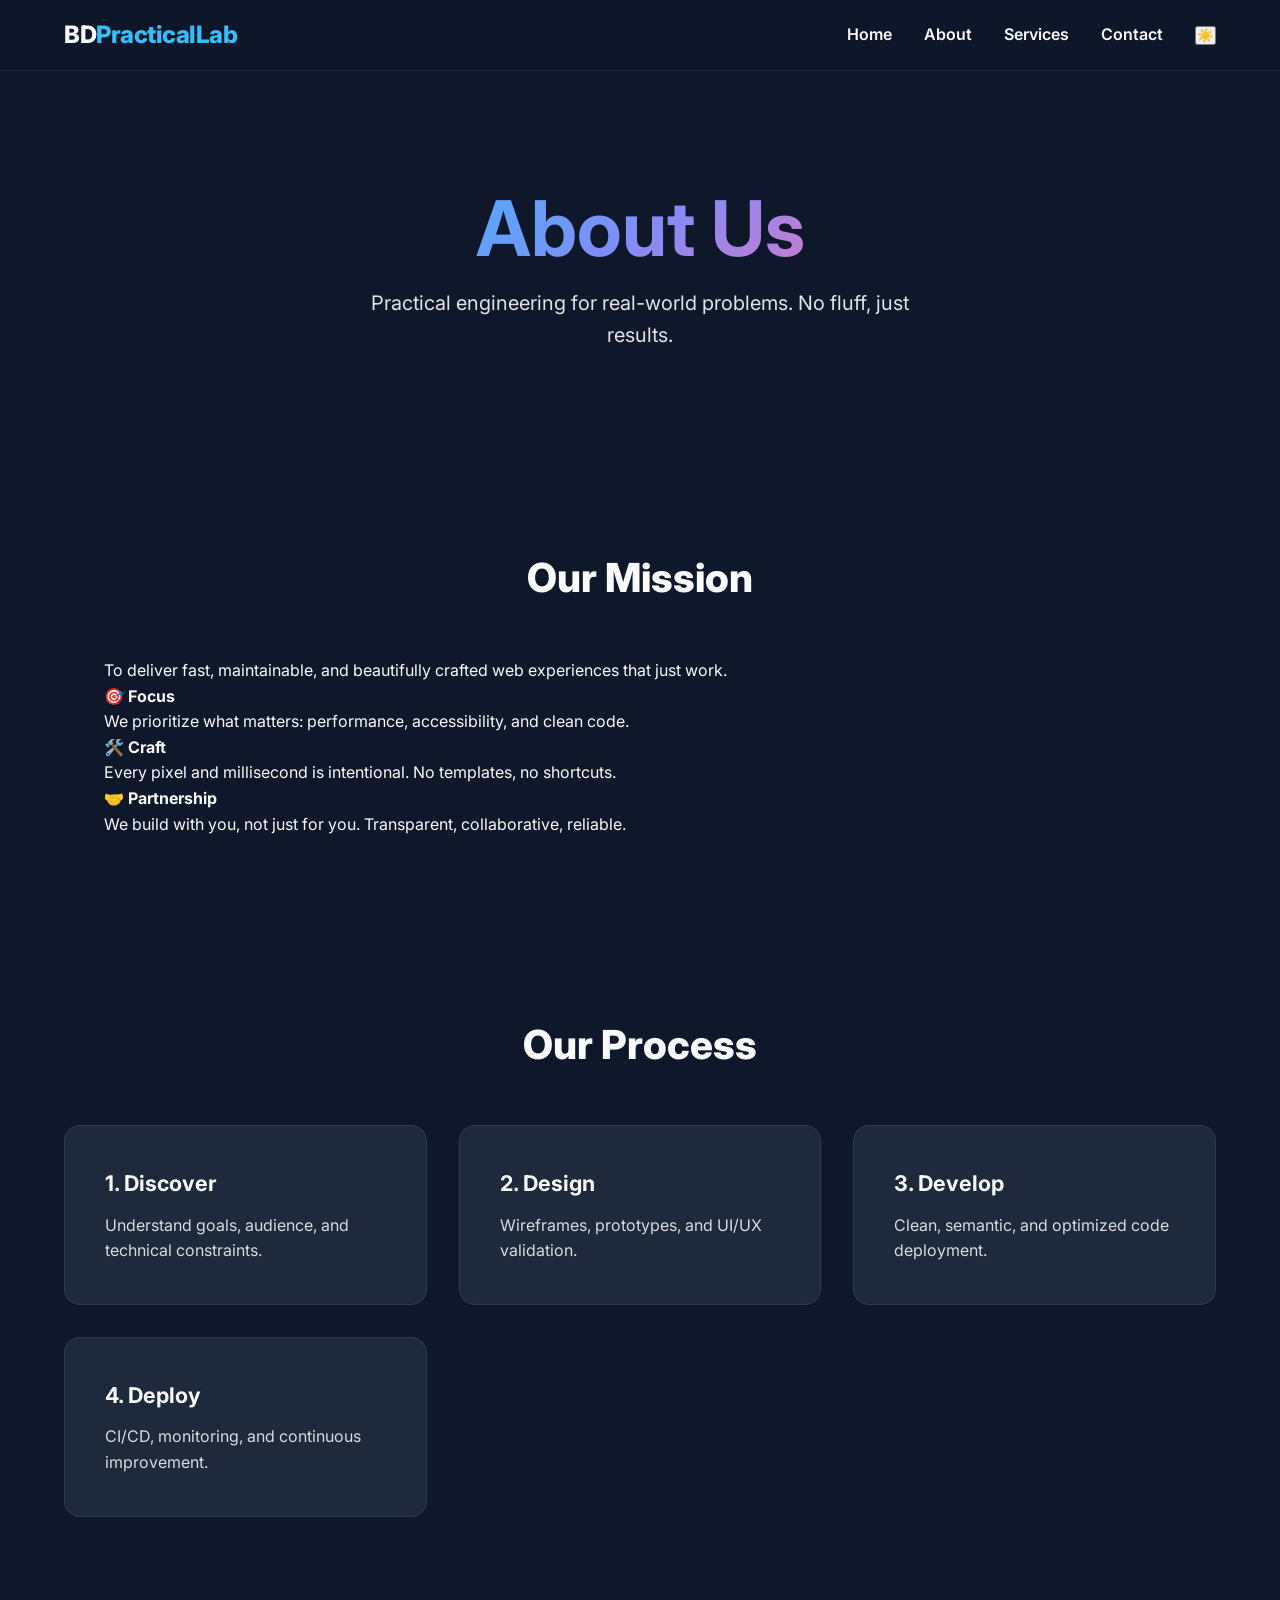
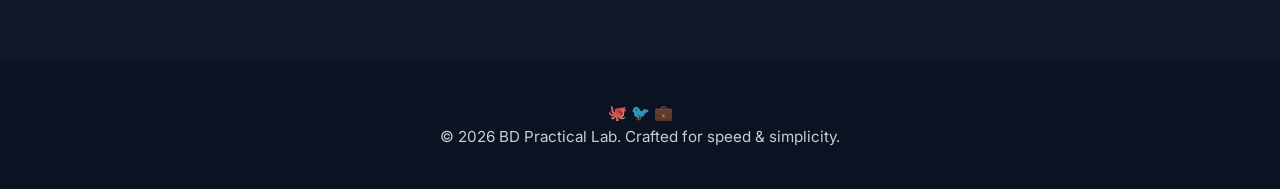
==== about.html @ 52fe8a05 "2026-04-09 09:53:51" ====
<!DOCTYPE html>
<html lang="en">
<head>
  <meta charset="UTF-8">
  <meta name="viewport" content="width=device-width, initial-scale=1.0">
  <title>About | BD Practical Lab</title>
  <link rel="preconnect" href="https://fonts.googleapis.com">
  <link rel="preconnect" href="https://fonts.gstatic.com" crossorigin>
  <link href="https://fonts.googleapis.com/css2?family=Inter:wght@400;500;600;700;800&display=swap" rel="stylesheet">
  <link rel="stylesheet" href="style.css">
  <script>if(localStorage.getItem('theme') === 'light') document.documentElement.classList.add('light-mode');</script>
</head>
<body>
  <header class="header">
    <nav class="nav">
      <a href="index.html" class="logo">BD<span>PracticalLab</span></a>
      <button class="menu-toggle" aria-label="Toggle menu">☰</button>
      <ul class="nav-links">
        <li><a href="index.html">Home</a></li>
        <li><a href="about.html" class="active">About</a></li>
        <li><a href="services.html">Services</a></li>
        <li><a href="contact.html">Contact</a></li>
        <li><button id="theme-toggle" class="theme-toggle" aria-label="Toggle theme">☀️</button></li>
      </ul>
    </nav>
  </header>

  <main>
    <section class="hero" style="min-height: 50vh; padding-top: 8rem;">
      <div class="hero-content scroll-reveal">
        <h1>About Us</h1>
        <p>Practical engineering for real-world problems. No fluff, just results.</p>
      </div>
    </section>

    <section>
      <div class="section-header scroll-reveal">
        <h2 class="section-title">Our Mission</h2>
        <p class="section-subtitle">To deliver fast, maintainable, and beautifully crafted web experiences that just work.</p>
      </div>
      <div class="values scroll-reveal">
        <div class="value-item">
          <h4>🎯 Focus</h4>
          <p>We prioritize what matters: performance, accessibility, and clean code.</p>
        </div>
        <div class="value-item">
          <h4>🛠️ Craft</h4>
          <p>Every pixel and millisecond is intentional. No templates, no shortcuts.</p>
        </div>
        <div class="value-item">
          <h4>🤝 Partnership</h4>
          <p>We build with you, not just for you. Transparent, collaborative, reliable.</p>
        </div>
      </div>
    </section>

    <section style="background: var(--bg-alt); max-width: 100%; padding: 5rem 5%;">
      <div style="max-width: 1200px; margin: 0 auto;">
        <h2 class="section-title scroll-reveal" style="text-align: center;">Our Process</h2>
        <div class="grid">
          <div class="card scroll-reveal"><h3>1. Discover</h3><p>Understand goals, audience, and technical constraints.</p></div>
          <div class="card scroll-reveal"><h3>2. Design</h3><p>Wireframes, prototypes, and UI/UX validation.</p></div>
          <div class="card scroll-reveal"><h3>3. Develop</h3><p>Clean, semantic, and optimized code deployment.</p></div>
          <div class="card scroll-reveal"><h3>4. Deploy</h3><p>CI/CD, monitoring, and continuous improvement.</p></div>
        </div>
      </div>
    </section>
  </main>

  <footer class="footer">
    <div class="social-links">
      <a href="#" aria-label="GitHub">🐙</a>
      <a href="#" aria-label="Twitter">🐦</a>
      <a href="#" aria-label="LinkedIn">💼</a>
    </div>
    <p>&copy; <span id="year"></span> BD Practical Lab. Crafted for speed & simplicity.</p>
  </footer>
  <script src="script.js"></script>
</body>
</html>
---- style.css ----
:root {
  --bg: #0f172a;
  --text: #f8fafc;
  --accent: #38bdf8;
  --card: #1e293b;
  --font: 'Inter', system-ui, -apple-system, sans-serif;
}

* { margin: 0; padding: 0; box-sizing: border-box; }
html { scroll-behavior: smooth; }
body { font-family: var(--font); background: var(--bg); color: var(--text); line-height: 1.6; overflow-x: hidden; }
a { text-decoration: none; color: inherit; }

/* Header */
.header { position: fixed; top: 0; width: 100%; padding: 1rem 5%; background: rgba(15,23,42,0.85); backdrop-filter: blur(12px); z-index: 100; border-bottom: 1px solid rgba(255,255,255,0.05); }
.nav { display: flex; justify-content: space-between; align-items: center; max-width: 1200px; margin: 0 auto; }
.logo { font-weight: 800; font-size: 1.5rem; letter-spacing: -0.5px; }
.logo span { color: var(--accent); }
.nav-links { display: flex; gap: 2rem; list-style: none; }
.nav-links a { font-weight: 600; transition: color 0.25s; }
.nav-links a:hover { color: var(--accent); }
.menu-toggle { display: none; background: none; border: none; color: var(--text); font-size: 1.5rem; cursor: pointer; padding: 0.5rem; }

/* Hero */
.hero { min-height: 100vh; display: flex; align-items: center; justify-content: center; text-align: center; padding: 0 1rem; position: relative; }
.hero-content { max-width: 800px; position: relative; z-index: 2; }
.hero h1 { font-size: clamp(2.8rem, 6vw, 5rem); margin-bottom: 1rem; background: linear-gradient(135deg, #38bdf8, #818cf8, #f472b6); -webkit-background-clip: text; background-clip: text; color: transparent; line-height: 1.1; }
.hero p { font-size: 1.25rem; margin-bottom: 2.5rem; opacity: 0.9; max-width: 600px; margin-left: auto; margin-right: auto; }
.btn { display: inline-block; padding: 0.9rem 2.2rem; background: var(--accent); color: #0b1120; font-weight: 700; border-radius: 10px; transition: transform 0.2s, box-shadow 0.2s; border: none; cursor: pointer; font-size: 1rem; }
.btn:hover { transform: translateY(-3px); box-shadow: 0 12px 25px rgba(56,189,248,0.35); }
.hero-bg { position: absolute; top: 0; left: 0; width: 100%; height: 100%; background: radial-gradient(circle at 50% 40%, rgba(56,189,248,0.12) 0%, transparent 70%); z-index: 1; }

/* Sections */
section { padding: 6rem 5%; max-width: 1200px; margin: 0 auto; }
.section-title { text-align: center; font-size: 2.5rem; margin-bottom: 3rem; font-weight: 800; }
.grid { display: grid; grid-template-columns: repeat(auto-fit, minmax(280px, 1fr)); gap: 2rem; }
.card { background: var(--card); padding: 2.5rem; border-radius: 16px; transition: transform 0.3s, box-shadow 0.3s; border: 1px solid rgba(255,255,255,0.08); }
.card:hover { transform: translateY(-6px); box-shadow: 0 15px 30px rgba(0,0,0,0.4); }
.card h3 { margin-bottom: 0.75rem; font-size: 1.35rem; }
.card p { opacity: 0.85; }

.about-content { max-width: 800px; margin: 0 auto; text-align: center; font-size: 1.15rem; }
.contact-form { max-width: 600px; margin: 0 auto; display: flex; flex-direction: column; gap: 0.75rem; }
.contact-form input, .contact-form textarea { width: 100%; padding: 1rem; background: var(--card); border: 1px solid rgba(255,255,255,0.15); color: var(--text); border-radius: 10px; font-family: inherit; font-size: 1rem; transition: border 0.2s; }
.contact-form input:focus, .contact-form textarea:focus { outline: none; border-color: var(--accent); }
.contact-form button { width: 100%; }

/* Footer */
.footer { text-align: center; padding: 2.5rem; background: #0b1120; font-size: 0.95rem; opacity: 0.8; margin-top: 4rem; }

/* Animations */
.fade-in { opacity: 0; animation: fadeInUp 0.8s cubic-bezier(0.16, 1, 0.3, 1) forwards; }
.delay-1 { animation-delay: 0.15s; }
.delay-2 { animation-delay: 0.3s; }
@keyframes fadeInUp { to { opacity: 1; transform: translateY(0); } }

.scroll-reveal { opacity: 0; transform: translateY(35px); transition: all 0.7s cubic-bezier(0.16, 1, 0.3, 1); }
.scroll-reveal.visible { opacity: 1; transform: translateY(0); }

/* Responsive */
@media (max-width: 768px) {
  .nav-links { position: fixed; top: 70px; right: -100%; width: 75%; height: calc(100vh - 70px); background: var(--bg); flex-direction: column; padding: 2rem 1.5rem; gap: 1.5rem; transition: 0.3s ease; border-left: 1px solid rgba(255,255,255,0.1); }
  .nav-links.active { right: 0; }
  .menu-toggle { display: block; }
  section { padding: 4rem 1.5rem; }
  .hero h1 { font-size: 2.8rem; }
}
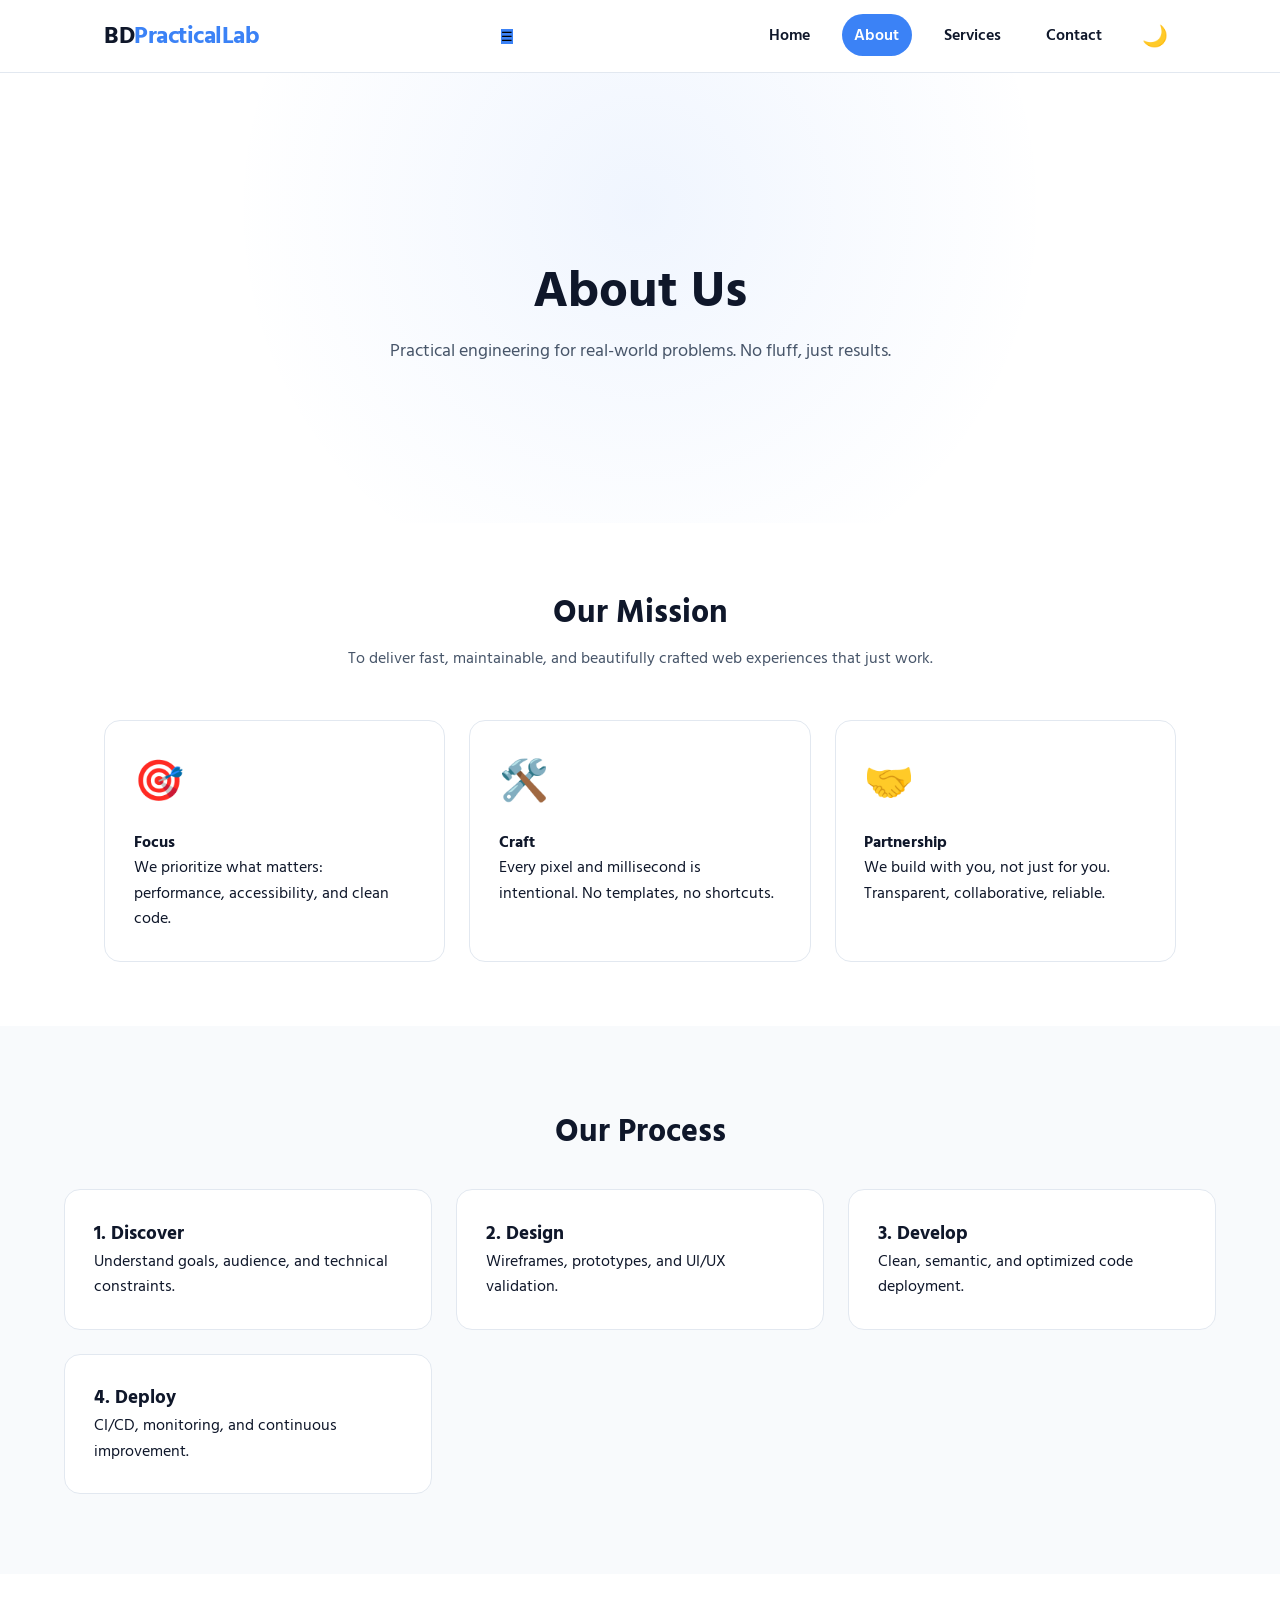
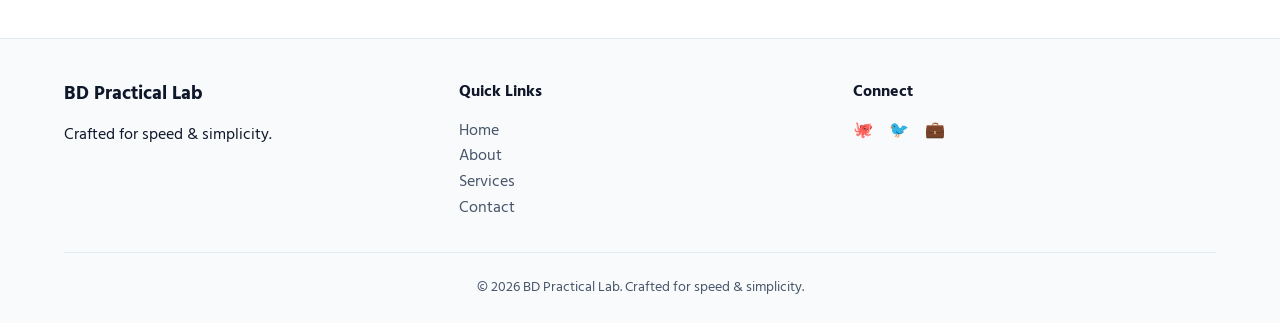
==== commit 04d0755b: "2026-04-09 11:56:02" ====
--- a/about.html
+++ b/about.html
@@ -2,25 +2,31 @@
 <html lang="en">
 <head>
   <meta charset="UTF-8">
-  <meta name="viewport" content="width=device-width, initial-scale=1.0">
+  <meta name="viewport" content="width=device-width, initial-scale=1.0, viewport-fit=cover">
   <title>About | BD Practical Lab</title>
   <link rel="preconnect" href="https://fonts.googleapis.com">
   <link rel="preconnect" href="https://fonts.gstatic.com" crossorigin>
-  <link href="https://fonts.googleapis.com/css2?family=Inter:wght@400;500;600;700;800&display=swap" rel="stylesheet">
+  <link href="https://fonts.googleapis.com/css2?family=Inter:wght@400;500;600;700;800&family=Hind+Siliguri:wght@300;400;500;600;700&display=swap" rel="stylesheet">
   <link rel="stylesheet" href="style.css">
-  <script>if(localStorage.getItem('theme') === 'light') document.documentElement.classList.add('light-mode');</script>
+  <script>
+    (function() {
+      const savedTheme = localStorage.getItem('theme');
+      if (savedTheme === 'dark') document.documentElement.classList.add('dark-mode');
+    })();
+  </script>
 </head>
 <body>
+  <div class="nav-overlay" id="nav-overlay"></div>
   <header class="header">
     <nav class="nav">
       <a href="index.html" class="logo">BD<span>PracticalLab</span></a>
-      <button class="menu-toggle" aria-label="Toggle menu">☰</button>
-      <ul class="nav-links">
+      <button class="menu-toggle" id="menuToggle" aria-label="Toggle menu">☰</button>
+      <ul class="nav-links" id="navLinks">
         <li><a href="index.html">Home</a></li>
         <li><a href="about.html" class="active">About</a></li>
         <li><a href="services.html">Services</a></li>
         <li><a href="contact.html">Contact</a></li>
-        <li><button id="theme-toggle" class="theme-toggle" aria-label="Toggle theme">☀️</button></li>
+        <li><button id="themeToggle" class="theme-toggle" aria-label="Toggle theme">🌙</button></li>
       </ul>
     </nav>
   </header>
@@ -38,17 +44,20 @@
         <h2 class="section-title">Our Mission</h2>
         <p class="section-subtitle">To deliver fast, maintainable, and beautifully crafted web experiences that just work.</p>
       </div>
-      <div class="values scroll-reveal">
-        <div class="value-item">
-          <h4>🎯 Focus</h4>
+      <div class="values scroll-reveal" style="display: grid; grid-template-columns: repeat(auto-fit, minmax(280px, 1fr)); gap: 1.5rem; max-width: 1200px; margin: 0 auto;">
+        <div class="card">
+          <div class="icon">🎯</div>
+          <h4>Focus</h4>
           <p>We prioritize what matters: performance, accessibility, and clean code.</p>
         </div>
-        <div class="value-item">
-          <h4>🛠️ Craft</h4>
+        <div class="card">
+          <div class="icon">🛠️</div>
+          <h4>Craft</h4>
           <p>Every pixel and millisecond is intentional. No templates, no shortcuts.</p>
         </div>
-        <div class="value-item">
-          <h4>🤝 Partnership</h4>
+        <div class="card">
+          <div class="icon">🤝</div>
+          <h4>Partnership</h4>
           <p>We build with you, not just for you. Transparent, collaborative, reliable.</p>
         </div>
       </div>
@@ -57,7 +66,7 @@
     <section style="background: var(--bg-alt); max-width: 100%; padding: 5rem 5%;">
       <div style="max-width: 1200px; margin: 0 auto;">
         <h2 class="section-title scroll-reveal" style="text-align: center;">Our Process</h2>
-        <div class="grid">
+        <div class="grid" style="margin-top: 2rem;">
           <div class="card scroll-reveal"><h3>1. Discover</h3><p>Understand goals, audience, and technical constraints.</p></div>
           <div class="card scroll-reveal"><h3>2. Design</h3><p>Wireframes, prototypes, and UI/UX validation.</p></div>
           <div class="card scroll-reveal"><h3>3. Develop</h3><p>Clean, semantic, and optimized code deployment.</p></div>
@@ -68,12 +77,32 @@
   </main>
 
   <footer class="footer">
-    <div class="social-links">
-      <a href="#" aria-label="GitHub">🐙</a>
-      <a href="#" aria-label="Twitter">🐦</a>
-      <a href="#" aria-label="LinkedIn">💼</a>
+    <div class="footer-content">
+      <div class="footer-section">
+        <h3>BD Practical Lab</h3>
+        <p>Crafted for speed & simplicity.</p>
+      </div>
+      <div class="footer-section">
+        <h4>Quick Links</h4>
+        <ul>
+          <li><a href="index.html">Home</a></li>
+          <li><a href="about.html">About</a></li>
+          <li><a href="services.html">Services</a></li>
+          <li><a href="contact.html">Contact</a></li>
+        </ul>
+      </div>
+      <div class="footer-section">
+        <h4>Connect</h4>
+        <div class="social-links" style="display: flex; gap: 1rem;">
+          <a href="#" aria-label="GitHub">🐙</a>
+          <a href="#" aria-label="Twitter">🐦</a>
+          <a href="#" aria-label="LinkedIn">💼</a>
+        </div>
+      </div>
     </div>
-    <p>&copy; <span id="year"></span> BD Practical Lab. Crafted for speed & simplicity.</p>
+    <div class="footer-bottom">
+      <p>&copy; <span id="year"></span> BD Practical Lab. Crafted for speed & simplicity.</p>
+    </div>
   </footer>
   <script src="script.js"></script>
 </body>
--- a/style.css
+++ b/style.css
@@ -1,67 +1,672 @@
+/* Base & Variables */
 :root {
-  --bg: #0f172a;
+  --bg: #ffffff;
+  --bg-alt: #f8fafc;
+  --text: #0f172a;
+  --text-muted: #475569;
+  --card: #ffffff;
+  --card-hover: #f1f5f9;
+  --accent: #3b82f6;
+  --accent-hover: #2563eb;
+  --border: #e2e8f0;
+  --header-bg: rgba(255,255,255,0.95);
+  --shadow: 0 8px 24px rgba(0,0,0,0.06);
+  --glow: 0 0 20px rgba(59,130,246,0.4);
+  --radius: 16px;
+  --font: 'Hind Siliguri', 'Inter', system-ui, sans-serif;
+  --transition: 0.3s cubic-bezier(0.4,0,0.2,1);
+}
+
+.dark-mode {
+  --bg: #0b0f19;
+  --bg-alt: #111827;
   --text: #f8fafc;
-  --accent: #38bdf8;
+  --text-muted: #94a3b8;
   --card: #1e293b;
-  --font: 'Inter', system-ui, -apple-system, sans-serif;
-}
-
-* { margin: 0; padding: 0; box-sizing: border-box; }
-html { scroll-behavior: smooth; }
-body { font-family: var(--font); background: var(--bg); color: var(--text); line-height: 1.6; overflow-x: hidden; }
-a { text-decoration: none; color: inherit; }
+  --card-hover: #334155;
+  --accent: #60a5fa;
+  --accent-hover: #3b82f6;
+  --border: #334155;
+  --header-bg: rgba(11,15,25,0.95);
+  --shadow: 0 8px 24px rgba(0,0,0,0.4);
+  --glow: 0 0 25px rgba(96,165,250,0.5);
+}
+
+/* Reset & Base */
+html, body {
+  overflow-x: hidden;
+  width: 100%;
+  -webkit-tap-highlight-color: transparent;
+}
+
+* {
+  margin: 0;
+  padding: 0;
+  box-sizing: border-box;
+}
+
+html {
+  scroll-behavior: smooth;
+}
+
+body {
+  font-family: var(--font);
+  background: var(--bg);
+  color: var(--text);
+  line-height: 1.6;
+  transition: background var(--transition), color var(--transition);
+}
 
 /* Header */
-.header { position: fixed; top: 0; width: 100%; padding: 1rem 5%; background: rgba(15,23,42,0.85); backdrop-filter: blur(12px); z-index: 100; border-bottom: 1px solid rgba(255,255,255,0.05); }
-.nav { display: flex; justify-content: space-between; align-items: center; max-width: 1200px; margin: 0 auto; }
-.logo { font-weight: 800; font-size: 1.5rem; letter-spacing: -0.5px; }
-.logo span { color: var(--accent); }
-.nav-links { display: flex; gap: 2rem; list-style: none; }
-.nav-links a { font-weight: 600; transition: color 0.25s; }
-.nav-links a:hover { color: var(--accent); }
-.menu-toggle { display: none; background: none; border: none; color: var(--text); font-size: 1.5rem; cursor: pointer; padding: 0.5rem; }
+.header {
+  position: sticky;
+  top: 0;
+  z-index: 100;
+  background: var(--header-bg);
+  backdrop-filter: blur(12px);
+  border-bottom: 1px solid var(--border);
+}
+
+.nav {
+  display: flex;
+  justify-content: space-between;
+  align-items: center;
+  max-width: 1200px;
+  margin: 0 auto;
+  padding: 1rem 5%;
+}
+
+.logo {
+  font-weight: 800;
+  font-size: 1.5rem;
+  letter-spacing: -0.5px;
+  text-decoration: none;
+  color: var(--text);
+}
+
+.logo span {
+  color: var(--accent);
+}
+
+/* Desktop Nav */
+.nav-links {
+  display: flex;
+  gap: 1.2rem;
+  align-items: center;
+  list-style: none;
+  margin: 0;
+  padding: 0;
+}
+
+.nav-links a {
+  font-weight: 600;
+  padding: 0.5rem 0.8rem;
+  text-decoration: none;
+  color: var(--text);
+  border-radius: 40px;
+  transition: all 0.2s;
+}
+
+.nav-links a:hover {
+  background: rgba(59,130,246,0.1);
+}
+
+.nav-links a.active {
+  background: var(--accent);
+  color: white;
+}
+
+/* Theme Toggle */
+.theme-toggle {
+  background: none;
+  border: none;
+  font-size: 1.3rem;
+  cursor: pointer;
+  padding: 0.5rem;
+  color: var(--text);
+  transition: transform 0.2s;
+  border-radius: 50%;
+}
+
+.theme-toggle:hover {
+  transform: scale(1.1);
+  background: rgba(59,130,246,0.1);
+}
+
+/* Marquee */
+.glowing-marquee {
+  background: linear-gradient(90deg, var(--accent), #8b5cf6, #ec4899, var(--accent));
+  background-size: 300% 100%;
+  animation: marqueeGrad 8s linear infinite;
+  padding: 0.85rem 1rem 0.85rem 5.5rem;
+  overflow: hidden;
+  position: relative;
+  border-bottom: 2px solid rgba(255,255,255,0.15);
+}
+
+@keyframes marqueeGrad {
+  0% { background-position: 0% 50%; }
+  100% { background-position: 300% 50%; }
+}
+
+.live-badge {
+  position: absolute;
+  left: 0;
+  top: 0;
+  bottom: 0;
+  background: #ef4444;
+  color: #fff;
+  font-weight: 700;
+  font-size: 0.75rem;
+  display: flex;
+  align-items: center;
+  padding: 0 0.8rem;
+  z-index: 2;
+  animation: livePulse 1.5s infinite;
+}
+
+@keyframes livePulse {
+  0%, 100% { box-shadow: 0 0 0 0 rgba(239,68,68,0.6); }
+  50% { box-shadow: 0 0 0 6px rgba(239,68,68,0); }
+}
+
+.marquee-track {
+  display: flex;
+  gap: 2.5rem;
+  white-space: nowrap;
+  animation: scroll 32s linear infinite;
+}
+
+@keyframes scroll {
+  0% { transform: translateX(0); }
+  100% { transform: translateX(-50%); }
+}
+
+.marquee-item {
+  font-weight: 600;
+  color: #fff;
+  font-size: 0.95rem;
+  text-shadow: 0 0 6px rgba(255,255,255,0.5);
+}
+
+.glowing-marquee:hover .marquee-track {
+  animation-play-state: paused;
+}
 
 /* Hero */
-.hero { min-height: 100vh; display: flex; align-items: center; justify-content: center; text-align: center; padding: 0 1rem; position: relative; }
-.hero-content { max-width: 800px; position: relative; z-index: 2; }
-.hero h1 { font-size: clamp(2.8rem, 6vw, 5rem); margin-bottom: 1rem; background: linear-gradient(135deg, #38bdf8, #818cf8, #f472b6); -webkit-background-clip: text; background-clip: text; color: transparent; line-height: 1.1; }
-.hero p { font-size: 1.25rem; margin-bottom: 2.5rem; opacity: 0.9; max-width: 600px; margin-left: auto; margin-right: auto; }
-.btn { display: inline-block; padding: 0.9rem 2.2rem; background: var(--accent); color: #0b1120; font-weight: 700; border-radius: 10px; transition: transform 0.2s, box-shadow 0.2s; border: none; cursor: pointer; font-size: 1rem; }
-.btn:hover { transform: translateY(-3px); box-shadow: 0 12px 25px rgba(56,189,248,0.35); }
-.hero-bg { position: absolute; top: 0; left: 0; width: 100%; height: 100%; background: radial-gradient(circle at 50% 40%, rgba(56,189,248,0.12) 0%, transparent 70%); z-index: 1; }
+.hero {
+  min-height: 80vh;
+  display: flex;
+  align-items: center;
+  justify-content: center;
+  text-align: center;
+  padding: 7rem 1.5rem 4rem;
+  position: relative;
+}
+
+.hero::before {
+  content: '';
+  position: absolute;
+  inset: 0;
+  background: radial-gradient(circle at 50% 30%, rgba(59,130,246,0.08) 0%, transparent 60%);
+  animation: bgPulse 8s infinite;
+}
+
+@keyframes bgPulse {
+  0%, 100% { transform: scale(1); opacity: 0.4; }
+  50% { transform: scale(1.1); opacity: 0.8; }
+}
+
+.hero-content {
+  position: relative;
+  z-index: 1;
+  max-width: 850px;
+}
+
+.hero h1 {
+  font-size: clamp(2rem, 5vw, 3.2rem);
+  line-height: 1.15;
+  margin-bottom: 1rem;
+}
+
+.glow-text {
+  background: linear-gradient(135deg, var(--accent), #8b5cf6, #ec4899, var(--accent));
+  background-size: 300%;
+  -webkit-background-clip: text;
+  background-clip: text;
+  color: transparent;
+  animation: grad 4s infinite, pulse 3s infinite alternate;
+  font-weight: 800;
+}
+
+@keyframes grad {
+  0% { background-position: 0% 50%; }
+  100% { background-position: 300% 50%; }
+}
+
+@keyframes pulse {
+  0% { filter: drop-shadow(0 0 6px rgba(59,130,246,0.4)); }
+  100% { filter: drop-shadow(0 0 14px rgba(139,92,246,0.7)); }
+}
+
+.hero p {
+  font-size: 1.1rem;
+  color: var(--text-muted);
+  margin-bottom: 2rem;
+  max-width: 600px;
+  margin-inline: auto;
+}
+
+.hero-buttons {
+  display: flex;
+  gap: 1rem;
+  flex-wrap: wrap;
+  justify-content: center;
+}
+
+/* Buttons */
+.btn {
+  display: inline-block;
+  padding: 0.8rem 1.8rem;
+  background: linear-gradient(135deg, var(--accent), #8b5cf6);
+  color: #fff;
+  font-weight: 700;
+  border-radius: 50px;
+  border: none;
+  cursor: pointer;
+  font-size: 1rem;
+  text-decoration: none;
+  transition: all var(--transition);
+}
+
+.btn:hover {
+  transform: translateY(-2px);
+  box-shadow: 0 6px 20px rgba(59,130,246,0.45);
+}
+
+.btn-outline {
+  background: transparent;
+  border: 2px solid var(--accent);
+  color: var(--accent);
+  box-shadow: none;
+}
+
+.btn-outline:hover {
+  background: var(--accent);
+  color: #fff;
+}
+
+.btn-sm {
+  padding: 0.55rem 1.1rem;
+  font-size: 0.9rem;
+}
+
+.btn-large {
+  padding: 1rem 2rem;
+  font-size: 1.1rem;
+}
 
 /* Sections */
-section { padding: 6rem 5%; max-width: 1200px; margin: 0 auto; }
-.section-title { text-align: center; font-size: 2.5rem; margin-bottom: 3rem; font-weight: 800; }
-.grid { display: grid; grid-template-columns: repeat(auto-fit, minmax(280px, 1fr)); gap: 2rem; }
-.card { background: var(--card); padding: 2.5rem; border-radius: 16px; transition: transform 0.3s, box-shadow 0.3s; border: 1px solid rgba(255,255,255,0.08); }
-.card:hover { transform: translateY(-6px); box-shadow: 0 15px 30px rgba(0,0,0,0.4); }
-.card h3 { margin-bottom: 0.75rem; font-size: 1.35rem; }
-.card p { opacity: 0.85; }
-
-.about-content { max-width: 800px; margin: 0 auto; text-align: center; font-size: 1.15rem; }
-.contact-form { max-width: 600px; margin: 0 auto; display: flex; flex-direction: column; gap: 0.75rem; }
-.contact-form input, .contact-form textarea { width: 100%; padding: 1rem; background: var(--card); border: 1px solid rgba(255,255,255,0.15); color: var(--text); border-radius: 10px; font-family: inherit; font-size: 1rem; transition: border 0.2s; }
-.contact-form input:focus, .contact-form textarea:focus { outline: none; border-color: var(--accent); }
-.contact-form button { width: 100%; }
+section {
+  padding: 4rem 5%;
+  max-width: 1200px;
+  margin: 0 auto;
+}
+
+.section-header {
+  text-align: center;
+  margin-bottom: 3rem;
+}
+
+.section-title {
+  font-size: 2rem;
+  font-weight: 800;
+  margin-bottom: 0.5rem;
+}
+
+.section-subtitle {
+  color: var(--text-muted);
+}
+
+/* Grid & Cards */
+.grid {
+  display: grid;
+  grid-template-columns: repeat(auto-fit, minmax(280px, 1fr));
+  gap: 1.5rem;
+}
+
+.card {
+  background: var(--card);
+  padding: 1.8rem;
+  border-radius: var(--radius);
+  border: 1px solid var(--border);
+  transition: all var(--transition);
+  position: relative;
+  overflow: hidden;
+}
+
+.card:hover {
+  transform: translateY(-4px);
+  box-shadow: var(--glow);
+  border-color: var(--accent);
+}
+
+.icon {
+  font-size: 2.5rem;
+  margin-bottom: 1rem;
+}
+
+.badge {
+  display: inline-block;
+  padding: 0.3rem 0.65rem;
+  background: var(--accent);
+  color: #fff;
+  border-radius: 20px;
+  font-size: 0.75rem;
+  font-weight: 600;
+  margin-bottom: 0.7rem;
+}
+
+.badge-secondary {
+  background: #8b5cf6;
+}
+
+.badge-accent {
+  background: #10b981;
+}
+
+.link {
+  display: inline-block;
+  margin-top: 0.8rem;
+  color: var(--accent);
+  font-weight: 600;
+  text-decoration: none;
+}
+
+.link:hover {
+  text-decoration: underline;
+}
+
+/* Features Section */
+.features-section {
+  background: var(--bg-alt);
+  max-width: 100%;
+  padding: 5rem 5%;
+}
+
+.features-container {
+  max-width: 1200px;
+  margin: 0 auto;
+}
+
+/* CTA Section */
+.cta-section {
+  text-align: center;
+  padding: 3rem 2rem;
+  background: linear-gradient(135deg, var(--accent), #8b5cf6);
+  border-radius: var(--radius);
+  margin: 2rem auto;
+  max-width: 1000px;
+  color: #fff;
+}
+
+.cta-section h2 {
+  font-size: 1.9rem;
+  margin-bottom: 0.8rem;
+}
+
+.cta-section p {
+  color: rgba(255,255,255,0.9);
+  margin-bottom: 1.5rem;
+}
+
+.cta-section .btn {
+  background: #fff;
+  color: var(--accent);
+}
 
 /* Footer */
-.footer { text-align: center; padding: 2.5rem; background: #0b1120; font-size: 0.95rem; opacity: 0.8; margin-top: 4rem; }
-
-/* Animations */
-.fade-in { opacity: 0; animation: fadeInUp 0.8s cubic-bezier(0.16, 1, 0.3, 1) forwards; }
-.delay-1 { animation-delay: 0.15s; }
-.delay-2 { animation-delay: 0.3s; }
-@keyframes fadeInUp { to { opacity: 1; transform: translateY(0); } }
-
-.scroll-reveal { opacity: 0; transform: translateY(35px); transition: all 0.7s cubic-bezier(0.16, 1, 0.3, 1); }
-.scroll-reveal.visible { opacity: 1; transform: translateY(0); }
-
-/* Responsive */
+.footer {
+  background: var(--bg-alt);
+  border-top: 1px solid var(--border);
+  padding: 2.5rem 5% 1.5rem;
+  margin-top: 4rem;
+}
+
+.footer-content {
+  display: grid;
+  grid-template-columns: repeat(auto-fit, minmax(240px, 1fr));
+  gap: 2rem;
+  max-width: 1200px;
+  margin: 0 auto;
+  padding-bottom: 2rem;
+}
+
+.footer-section h3, .footer-section h4 {
+  margin-bottom: 0.8rem;
+  color: var(--text);
+}
+
+.footer-section ul {
+  list-style: none;
+}
+
+.footer-section a {
+  color: var(--text-muted);
+  text-decoration: none;
+  transition: color 0.3s;
+}
+
+.footer-section a:hover {
+  color: var(--accent);
+}
+
+.footer-bottom {
+  text-align: center;
+  padding-top: 1.5rem;
+  border-top: 1px solid var(--border);
+  color: var(--text-muted);
+  font-size: 0.85rem;
+}
+
+/* Scroll Reveal */
+.scroll-reveal {
+  opacity: 0;
+  transform: translateY(25px);
+  transition: all 0.6s cubic-bezier(0.16, 1, 0.3, 1);
+}
+
+.scroll-reveal.visible {
+  opacity: 1;
+  transform: translateY(0);
+}
+
+/* Auth Links */
+.auth-links-container {
+  display: flex;
+  gap: 0.5rem;
+  align-items: center;
+}
+
+/* ===== MOBILE MENU - FIXED (No blur) ===== */
 @media (max-width: 768px) {
-  .nav-links { position: fixed; top: 70px; right: -100%; width: 75%; height: calc(100vh - 70px); background: var(--bg); flex-direction: column; padding: 2rem 1.5rem; gap: 1.5rem; transition: 0.3s ease; border-left: 1px solid rgba(255,255,255,0.1); }
-  .nav-links.active { right: 0; }
-  .menu-toggle { display: block; }
-  section { padding: 4rem 1.5rem; }
-  .hero h1 { font-size: 2.8rem; }
+  .menu-toggle {
+    display: block;
+    background: var(--accent);
+    border: none;
+    font-size: 1.6rem;
+    cursor: pointer;
+    padding: 0.3rem 0.8rem;
+    border-radius: 12px;
+    color: white;
+    transition: all 0.2s;
+    z-index: 1001;
+    position: relative;
+    backdrop-filter: none !important;
+    -webkit-backdrop-filter: none !important;
+    box-shadow: none;
+  }
+  
+  .menu-toggle:hover {
+    background: var(--accent-hover);
+    transform: scale(1.02);
+  }
+  
+  .menu-toggle:active {
+    transform: scale(0.96);
+  }
+  
+  .nav-links {
+    position: fixed;
+    top: 0;
+    right: -100%;
+    width: 75%;
+    max-width: 300px;
+    height: 100vh;
+    background: var(--bg);
+    flex-direction: column;
+    justify-content: flex-start;
+    padding: 5rem 1.5rem 2rem;
+    gap: 1rem;
+    z-index: 1000;
+    transition: right 0.3s ease-in-out;
+    box-shadow: -8px 0 25px rgba(0,0,0,0.2);
+    overflow-y: auto;
+    backdrop-filter: none !important;
+  }
+  
+  .nav-links.active {
+    right: 0;
+  }
+  
+  .nav-links li {
+    width: 100%;
+  }
+  
+  .nav-links a, .nav-links .btn, .nav-links .theme-toggle {
+    width: 100%;
+    display: flex;
+    align-items: center;
+    justify-content: center;
+    padding: 0.8rem;
+    font-size: 1.1rem;
+    text-align: center;
+  }
+  
+  .nav-controls {
+    display: flex;
+    justify-content: center;
+    gap: 1rem;
+    width: 100%;
+    margin-top: 0.5rem;
+  }
+  
+  /* Overlay background */
+  .nav-overlay {
+    position: fixed;
+    top: 0;
+    left: 0;
+    width: 100%;
+    height: 100%;
+    background: rgba(0, 0, 0, 0.5);
+    opacity: 0;
+    visibility: hidden;
+    transition: opacity 0.3s ease;
+    z-index: 999;
+    backdrop-filter: blur(4px);
+  }
+  
+  .nav-overlay.active {
+    opacity: 1;
+    visibility: visible;
+  }
+  
+  /* Prevent body scroll when menu open */
+  body.menu-open {
+    overflow: hidden;
+  }
+  
+  .hero {
+    min-height: auto;
+    padding: 6rem 1.2rem 3rem;
+  }
+  
+  .hero h1 {
+    font-size: 1.8rem;
+  }
+  
+  .marquee-track {
+    gap: 1.5rem;
+    animation-duration: 24s;
+  }
+  
+  .cta-section {
+    margin: 1.5rem 1rem;
+    padding: 2rem 1.2rem;
+  }
+  
+  .cta-section h2 {
+    font-size: 1.5rem;
+  }
+  
+  .grid {
+    grid-template-columns: 1fr;
+    gap: 1rem;
+  }
+  
+  .footer-content {
+    grid-template-columns: 1fr;
+    gap: 1.5rem;
+    text-align: center;
+  }
+}
+
+/* Extra small devices */
+@media (max-width: 480px) {
+  .nav {
+    padding: 0.8rem 4%;
+  }
+  
+  .logo {
+    font-size: 1.2rem;
+  }
+  
+  .hero h1 {
+    font-size: 1.6rem;
+  }
+  
+  .btn {
+    padding: 0.6rem 1.2rem;
+    font-size: 0.9rem;
+  }
+  
+  .section-title {
+    font-size: 1.5rem;
+  }
+}
+
+/* Force no blur on menu button and related elements */
+.menu-toggle,
+.menu-toggle *,
+.menu-toggle:focus,
+.menu-toggle:active,
+.menu-toggle:hover {
+  backdrop-filter: none !important;
+  -webkit-backdrop-filter: none !important;
+  filter: none !important;
+  box-shadow: none !important;
+  background: var(--accent);
+  border: none;
+}
+
+.dark-mode .menu-toggle {
+  background: var(--accent);
+  color: white;
+}
+
+/* Ensure nav links have no blur */
+.nav-links,
+.nav-links * {
+  backdrop-filter: none !important;
+  -webkit-backdrop-filter: none !important;
 }
